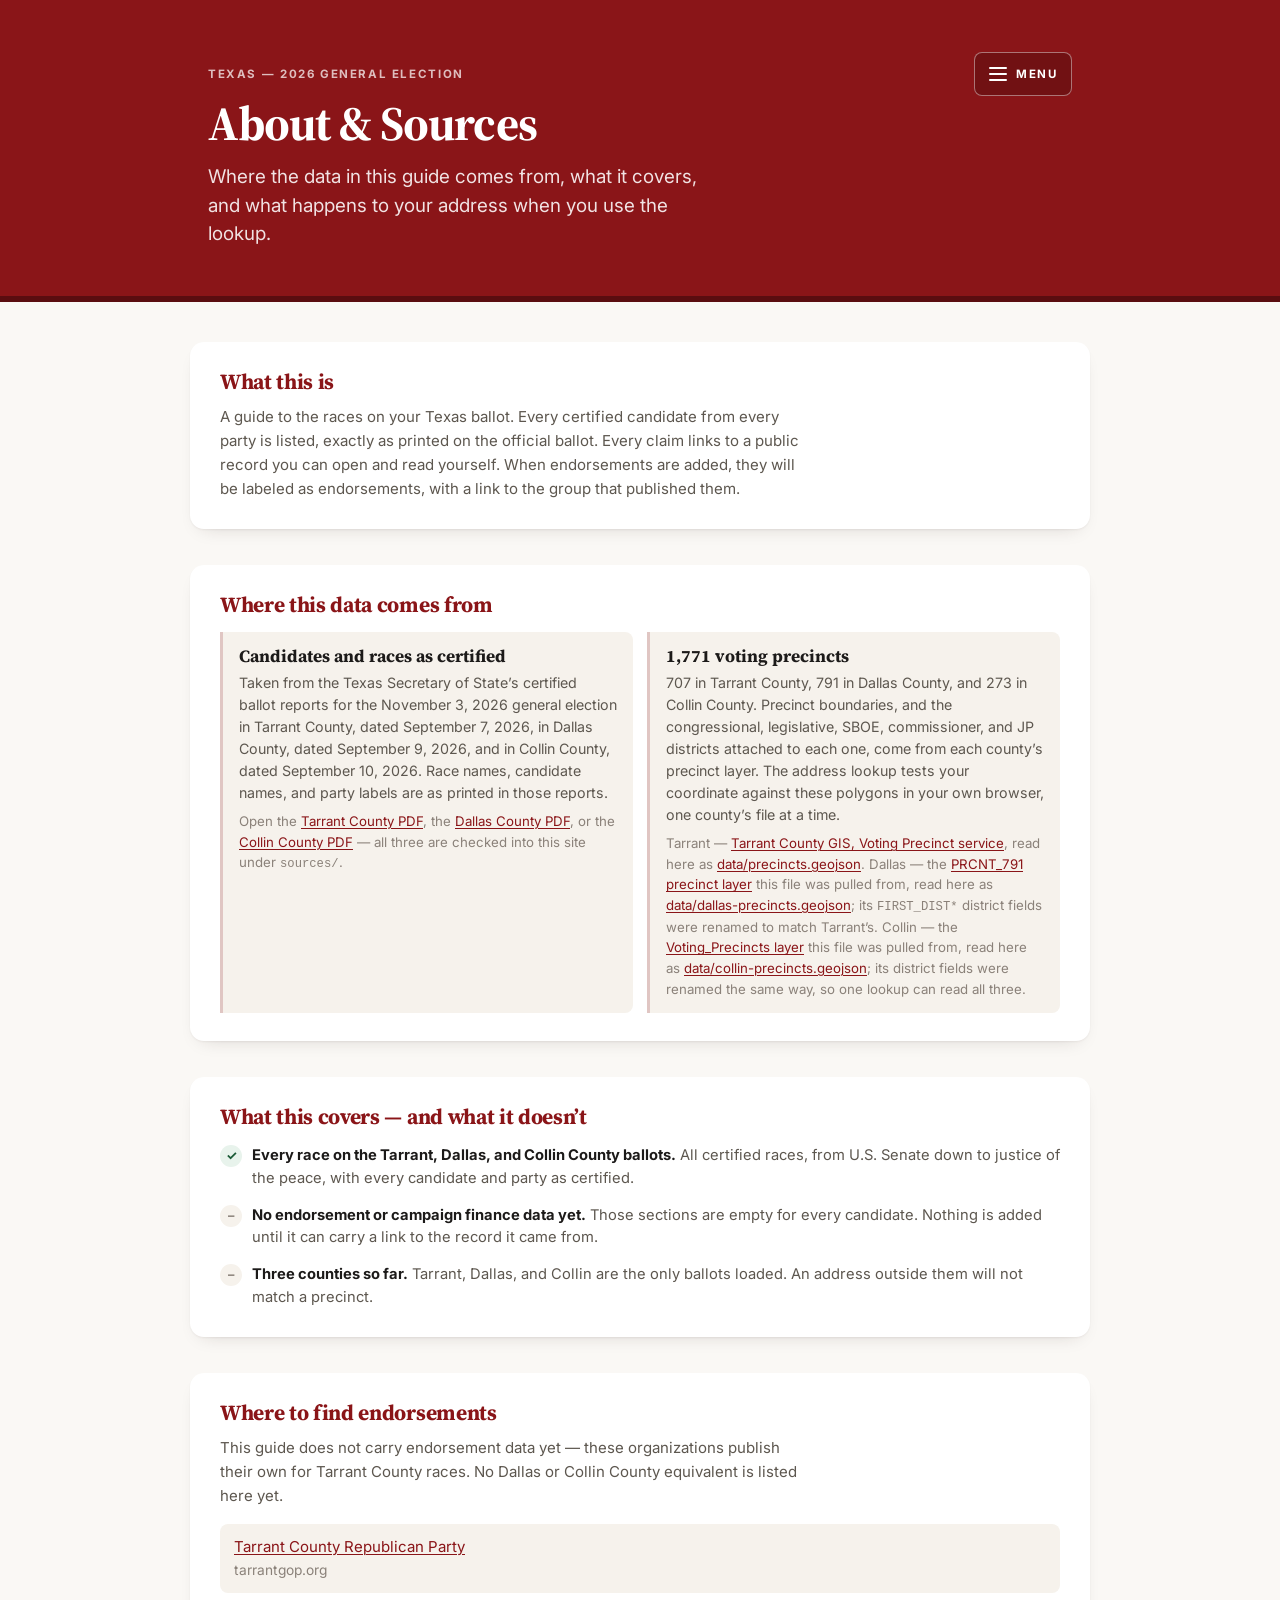
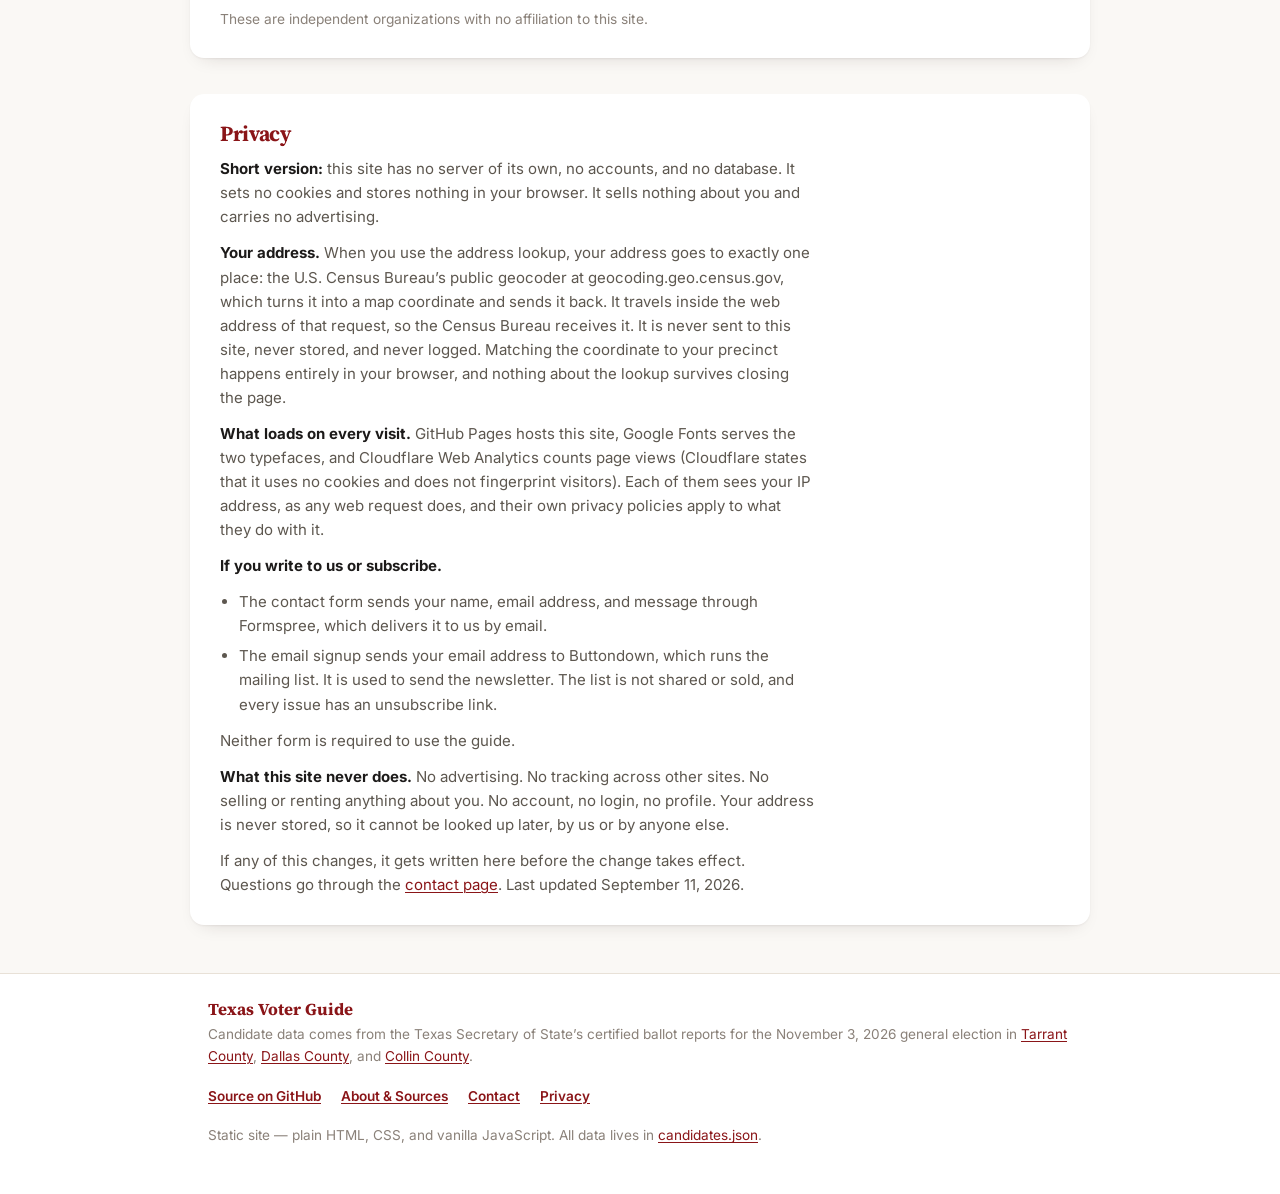
==== about.html @ 173948ef "Add About & Sources page with privacy statement, and use the hamburger nav at all widths" ====
<!DOCTYPE html>
<html lang="en">
<head>
<meta charset="utf-8">
<meta name="viewport" content="width=device-width, initial-scale=1">
<title>About &amp; Sources &mdash; Texas Voter Guide</title>
<meta name="description" content="Where the Texas Voter Guide's data comes from, what it covers and what it doesn't, where to find endorsements, and how your address is handled.">
<meta name="theme-color" content="#8a1518">
<link rel="icon" href="favicon.svg" type="image/svg+xml">
<link rel="preconnect" href="https://fonts.googleapis.com">
<link rel="preconnect" href="https://fonts.gstatic.com" crossorigin>
<link rel="stylesheet" href="https://fonts.googleapis.com/css2?family=Inter:wght@400;500;600;700&family=Source+Serif+4:opsz,wght@8..60,600;8..60,700&display=swap">
<link rel="stylesheet" href="styles.css">
</head>
<body class="page-about">

<header class="site-header">
  <div class="wrap">
    <div class="masthead">
      <p class="eyebrow">Texas &mdash; 2026 general election</p>
      <button type="button" class="nav-toggle" id="nav-toggle"
        aria-expanded="false" aria-controls="site-nav">
        <span class="nav-bars" aria-hidden="true"></span>
        <span>Menu</span>
      </button>
    </div>

    <nav class="site-nav" id="site-nav" aria-label="Site">
      <ul>
        <li><a href="index.html">Guide</a></li>
        <li><a href="about.html" aria-current="page">About &amp; Sources</a></li>
        <li><a href="contact.html">Contact</a></li>
      </ul>
    </nav>

    <h1>About &amp; Sources</h1>
    <p class="mission">Where the data in this guide comes from, what it covers, and what happens to
      your address when you use the lookup.</p>
  </div>
</header>

<div class="wrap page">

  <section class="panel about" aria-labelledby="what-title">
    <h2 id="what-title">What this is</h2>
    <p>A guide to the races on your Texas ballot. Every certified candidate from every party is
      listed, exactly as printed on the official ballot. Every claim links to a public record you
      can open and read yourself. When endorsements are added, they will be labeled as
      endorsements, with a link to the group that published them.</p>
  </section>

  <section class="panel provenance" aria-labelledby="provenance-title">
    <h2 id="provenance-title">Where this data comes from</h2>
    <dl class="prov-list">
      <div class="prov-item">
        <dt>Candidates and races as certified</dt>
        <dd>Taken from the Texas Secretary of State&rsquo;s certified ballot reports for the
          November 3, 2026 general election in Tarrant County, dated September 7, 2026, in
          Dallas County, dated September 9, 2026, and in Collin County, dated September 10, 2026.
          Race names, candidate names, and party labels are as printed in those reports.
          <span class="prov-meta">Open the
          <a href="sources/ballot-certification-2026-11-03.pdf">Tarrant County PDF</a>, the
          <a href="sources/ballot-certification-dallas-2026-11-03.pdf">Dallas County PDF</a>, or the
          <a href="sources/ballot-certification-collin-2026-11-03.pdf">Collin County PDF</a>
          &mdash; all three are checked into this site under <code>sources/</code>.</span></dd>
      </div>
      <div class="prov-item">
        <dt>1,771 voting precincts</dt>
        <dd>707 in Tarrant County, 791 in Dallas County, and 273 in Collin County. Precinct
          boundaries, and the
          congressional, legislative, SBOE, commissioner, and JP districts attached to each one,
          come from each county&rsquo;s precinct layer. The address lookup tests your coordinate
          against these polygons in your own browser, one county&rsquo;s file at a time.
          <span class="prov-meta">Tarrant &mdash;
          <a href="https://mapit.tarrantcounty.com/arcgis/rest/services/Dynamic/VotingPrecinct/MapServer">Tarrant
          County GIS, Voting Precinct service</a>, read here as
          <a href="data/precincts.geojson">data/precincts.geojson</a>. Dallas &mdash; the
          <a href="https://services3.arcgis.com/zqe2kwz79KUqUvxC/ArcGIS/rest/services/PRCNT_791_20260729/FeatureServer/7">PRCNT_791
          precinct layer</a> this file was pulled from, read here as
          <a href="data/dallas-precincts.geojson">data/dallas-precincts.geojson</a>; its
          <code>FIRST_DIST*</code> district fields were renamed to match Tarrant&rsquo;s. Collin
          &mdash; the
          <a href="https://services1.arcgis.com/fdWXd5OobWR1E3er/arcgis/rest/services/Voting_Precincts/FeatureServer/0">Voting_Precincts
          layer</a> this file was pulled from, read here as
          <a href="data/collin-precincts.geojson">data/collin-precincts.geojson</a>; its district
          fields were renamed the same way, so one lookup can read all three.</span></dd>
      </div>
    </dl>
  </section>

  <section class="panel scope" aria-labelledby="scope-title">
    <h2 id="scope-title">What this covers &mdash; and what it doesn&rsquo;t</h2>
    <ul class="scope-list">
      <li class="scope-yes"><strong>Every race on the Tarrant, Dallas, and Collin County ballots.</strong>
        All certified races, from U.S. Senate down to justice of the peace, with every candidate
        and party as certified.</li>
      <li class="scope-no"><strong>No endorsement or campaign finance data yet.</strong> Those
        sections are empty for every candidate. Nothing is added until it can carry a link to the
        record it came from.</li>
      <li class="scope-no"><strong>Three counties so far.</strong> Tarrant, Dallas, and Collin are the
        only ballots loaded. An address outside them will not match a precinct.</li>
    </ul>
  </section>

  <section class="panel endorsements" aria-labelledby="endorsements-title">
    <h2 id="endorsements-title">Where to find endorsements</h2>
    <p class="endorsements-intro">This guide does not carry endorsement data yet &mdash; these
      organizations publish their own for Tarrant County races. No Dallas or Collin County
      equivalent is listed here yet.</p>
    <ul class="endorsement-list">
      <li>
        <a href="https://tarrantgop.org" target="_blank" rel="noopener noreferrer">Tarrant County
          Republican Party</a>
        <span class="endorsement-host">tarrantgop.org</span>
      </li>
    </ul>
    <p class="endorsements-note">These are independent organizations with no affiliation to this
      site.</p>
  </section>

  <section class="panel about" id="privacy" aria-labelledby="privacy-title">
    <h2 id="privacy-title">Privacy</h2>
    <p><strong>Short version:</strong> this site has no server of its own, no accounts, and no
      database. It sets no cookies and stores nothing in your browser. It sells nothing about you
      and carries no advertising.</p>

    <p><strong>Your address.</strong> When you use the address lookup, your address goes to exactly
      one place: the U.S. Census Bureau&rsquo;s public geocoder at geocoding.geo.census.gov, which
      turns it into a map coordinate and sends it back. It travels inside the web address of that
      request, so the Census Bureau receives it. It is never sent to this site, never stored, and
      never logged. Matching the coordinate to your precinct happens entirely in your browser, and
      nothing about the lookup survives closing the page.</p>

    <p><strong>What loads on every visit.</strong> GitHub Pages hosts this site, Google Fonts serves
      the two typefaces, and Cloudflare Web Analytics counts page views (Cloudflare states that it
      uses no cookies and does not fingerprint visitors). Each of them sees your IP address, as any
      web request does, and their own privacy policies apply to what they do with it.</p>

    <p><strong>If you write to us or subscribe.</strong></p>
    <ul>
      <li>The contact form sends your name, email address, and message through Formspree, which
        delivers it to us by email.</li>
      <li>The email signup sends your email address to Buttondown, which runs the mailing list. It
        is used to send the newsletter. The list is not shared or sold, and every issue has an
        unsubscribe link.</li>
    </ul>
    <p>Neither form is required to use the guide.</p>

    <p><strong>What this site never does.</strong> No advertising. No tracking across other sites.
      No selling or renting anything about you. No account, no login, no profile. Your address is
      never stored, so it cannot be looked up later, by us or by anyone else.</p>

    <p>If any of this changes, it gets written here before the change takes effect. Questions go
      through the <a href="contact.html">contact page</a>. Last updated September 11, 2026.</p>
  </section>

</div>

<footer class="site-footer">
  <div class="wrap">
    <p class="footer-name">Texas Voter Guide</p>
    <p>Candidate data comes from the Texas Secretary of State&rsquo;s certified ballot reports for
      the November 3, 2026 general election in
      <a href="sources/ballot-certification-2026-11-03.pdf">Tarrant County</a>,
      <a href="sources/ballot-certification-dallas-2026-11-03.pdf">Dallas County</a>, and
      <a href="sources/ballot-certification-collin-2026-11-03.pdf">Collin County</a>.</p>
    <ul class="footer-links">
      <li><a href="https://github.com/andrewwimmer/texas-voter-guide">Source on GitHub</a></li>
      <li><a href="about.html">About &amp; Sources</a></li>
      <li><a href="contact.html">Contact</a></li>
      <li><a href="about.html#privacy">Privacy</a></li>
    </ul>
    <p>Static site &mdash; plain HTML, CSS, and vanilla JavaScript. All data lives in
      <a href="candidates.json">candidates.json</a>.</p>
  </div>
</footer>

<script src="nav.js"></script>
<!-- Cloudflare Web Analytics --><script type='module' src='https://static.cloudflareinsights.com/beacon.min.js' data-cf-beacon='{"token": "117463850c114cb5905c8908d6b514a8"}'></script><!-- End Cloudflare Web Analytics -->
</body>
</html>
---- styles.css ----
/* Texas Voter Guide — presentation only.

   Mobile first: every base rule targets a phone held in one hand, and
   min-width queries only ever add width, never rearrange meaning.

   The page has three densities, in this order, and the spacing scale exists
   to keep them apart: a heavy red hero, a run of quiet explanatory panels,
   and then the ballot itself — a long list that has to stay scannable for
   several hundred lines. */

:root {
  --bg: #faf8f5;
  --surface: #ffffff;
  --surface-sunk: #f6f2ec;
  --text: #1c1a19;
  --muted: #5d574f;
  --faint: #8a8179;
  --line: #e8e1d7;
  --line-strong: #cdc3b5;
  --hairline: #f0eae1;

  --red: #8a1518;          /* 9.1:1 on --bg */
  --red-dark: #6b1013;
  --red-deep: #5a0d10;
  --red-soft: #f7ebe9;
  --red-line: #e0c6c3;

  --warn-bg: #fdf6e6;
  --warn-line: #d6a94a;
  --warn-accent: #9a6b0e;
  --warn-text: #4a3a12;

  /* Party colors carry no meaning on their own — every chip also states the
     party in words and stamps a distinctly shaped glyph. Color is the third
     signal, never the only one. */
  --rep: #8a1518;
  --rep-bg: #f9ecea;
  --dem: #164a80;
  --dem-bg: #eaf1f8;
  --lib: #7a5310;
  --lib-bg: #fbf2df;
  --grn: #1b5b37;
  --grn-bg: #e8f3ec;

  --serif: "Source Serif 4", Georgia, "Times New Roman", serif;
  --sans: Inter, -apple-system, BlinkMacSystemFont, "Segoe UI", Roboto, Arial, sans-serif;

  --r-sm: 8px;
  --r: 14px;
  --r-lg: 20px;

  /* Cards are lifted off the page instead of boxed in. Two layers: a tight
     contact shadow so edges read at all, and a wide soft one for depth. */
  --shadow: 0 1px 2px rgba(40, 26, 22, 0.05), 0 8px 20px -12px rgba(40, 26, 22, 0.22);
  --shadow-lift: 0 2px 4px rgba(40, 26, 22, 0.06), 0 14px 30px -14px rgba(40, 26, 22, 0.28);

  /* One spacing rhythm for the whole page. Panels sit a --gap apart;
     jurisdiction groups get --gap-group, which is deliberately much larger —
     that gap is the only thing separating one office's races from the next. */
  --gap: 28px;
  --gap-group: 56px;
}

* { box-sizing: border-box; }

html {
  -webkit-text-size-adjust: 100%;
  scroll-behavior: smooth;
  color-scheme: light;
}

body {
  margin: 0;
  background: var(--bg);
  color: var(--text);
  font-family: var(--sans);
  font-size: 17px;
  line-height: 1.6;
  -webkit-font-smoothing: antialiased;
  text-rendering: optimizeLegibility;
}

h1, h2, h3 {
  font-family: var(--serif);
  font-weight: 700;
  line-height: 1.15;
  letter-spacing: -0.015em;
  color: var(--red);
}

p { margin: 0 0 12px; }
p:last-child { margin-bottom: 0; }

.wrap {
  max-width: 900px;
  margin: 0 auto;
  padding: 0 18px;
}

a {
  color: var(--red);
  text-underline-offset: 2px;
  text-decoration-thickness: 1px;
}

a:hover { color: var(--red-dark); }

:focus-visible {
  outline: 3px solid var(--red);
  outline-offset: 2px;
  border-radius: 4px;
}

.visually-hidden {
  position: absolute;
  width: 1px;
  height: 1px;
  margin: -1px;
  padding: 0;
  overflow: hidden;
  clip-path: inset(50%);
  white-space: nowrap;
}

/* Shared eyebrow: small, tracked, uppercase. Used above every major heading
   so each section announces its kind before its name. */
.eyebrow {
  margin: 0 0 8px;
  font-family: var(--sans);
  font-size: 0.72rem;
  font-weight: 700;
  text-transform: uppercase;
  letter-spacing: 0.14em;
  color: var(--faint);
}

/* ==========================================================================
   Hero — a solid red band, full bleed, that the page falls out of.
   ========================================================================== */

.site-header {
  background: var(--red);
  color: #fff;
  padding: 30px 0 34px;
  /* A darker seam at the base keeps the band from ending on a flat cut. */
  box-shadow: inset 0 -6px 0 var(--red-deep);
}

.site-header .eyebrow {
  color: rgba(255, 255, 255, 0.72);
  margin-bottom: 10px;
}

.site-header h1 {
  margin: 0 0 12px;
  font-size: clamp(2.1rem, 8.5vw, 2.6rem);
  color: #fff;
  letter-spacing: -0.02em;
}

.mission {
  margin: 0;
  max-width: 34ch;
  font-size: 1.06rem;
  line-height: 1.5;
  color: rgba(255, 255, 255, 0.88);
}

/* The single most important caveat on the page, so it stays inside the band
   rather than becoming one more panel below it. */
.coverage {
  margin: 22px 0 0;
  max-width: 58ch;
  padding: 13px 16px;
  background: rgba(0, 0, 0, 0.16);
  border-left: 4px solid rgba(255, 255, 255, 0.55);
  border-radius: 0 var(--r-sm) var(--r-sm) 0;
  font-size: 0.95rem;
  line-height: 1.5;
  color: rgba(255, 255, 255, 0.9);
}

.coverage strong { color: #fff; }

/* ---------- Masthead + navigation ----------
   A hamburger at every width: the links stay collapsed behind the button on
   desktop as on a phone. The button is the single source of state
   (aria-expanded); .is-open on the nav is only ever derived from it. */

.masthead {
  display: flex;
  align-items: center;
  justify-content: space-between;
  gap: 16px;
}

.masthead .eyebrow { margin-bottom: 0; }

.nav-toggle {
  flex: 0 0 auto;
  display: inline-flex;
  align-items: center;
  gap: 9px;
  min-height: 44px;
  padding: 9px 14px;
  font: inherit;
  font-size: 0.72rem;
  font-weight: 700;
  text-transform: uppercase;
  letter-spacing: 0.12em;
  color: #fff;
  background: rgba(0, 0, 0, 0.18);
  border: 1px solid rgba(255, 255, 255, 0.42);
  border-radius: var(--r-sm);
  cursor: pointer;
  -webkit-appearance: none;
  appearance: none;
}

.nav-toggle:hover { background: rgba(0, 0, 0, 0.3); }

/* The red band swallows a red focus ring, so the hero's controls take a white
   one instead. */
.nav-toggle:focus-visible,
.site-nav a:focus-visible {
  outline: 3px solid #fff;
  outline-offset: 2px;
}

/* Three bars from one element: the middle is the span, the outer two its
   pseudo-elements. Open, the middle drops out and the others cross. */
.nav-bars,
.nav-bars::before,
.nav-bars::after {
  display: block;
  width: 18px;
  height: 2px;
  background: #fff;
  border-radius: 2px;
  transition: transform 0.16s ease, top 0.16s ease, background-color 0.16s ease;
}

.nav-bars {
  position: relative;
}

.nav-bars::before,
.nav-bars::after {
  content: "";
  position: absolute;
  left: 0;
}

.nav-bars::before { top: -6px; }
.nav-bars::after { top: 6px; }

.nav-toggle[aria-expanded="true"] .nav-bars { background: transparent; }

.nav-toggle[aria-expanded="true"] .nav-bars::before {
  top: 0;
  transform: rotate(45deg);
}

.nav-toggle[aria-expanded="true"] .nav-bars::after {
  top: 0;
  transform: rotate(-45deg);
}

.site-nav { display: none; }
.site-nav.is-open { display: block; }

.site-nav ul {
  list-style: none;
  margin: 16px 0 2px;
  padding: 6px;
  display: flex;
  flex-direction: column;
  gap: 2px;
  background: rgba(0, 0, 0, 0.18);
  border-radius: var(--r-sm);
}

.site-nav a {
  display: block;
  min-height: 44px;
  padding: 11px 13px;
  border-radius: var(--r-sm);
  color: #fff;
  font-weight: 600;
  font-size: 0.98rem;
  text-decoration: none;
}

.site-nav a:hover {
  color: #fff;
  background: rgba(255, 255, 255, 0.14);
}

/* The current page is marked by weight and a held highlight, not by colour
   alone. */
.site-nav a[aria-current="page"] {
  background: rgba(255, 255, 255, 0.18);
  font-weight: 700;
}

/* ==========================================================================
   Page body rhythm
   ========================================================================== */

.page { padding: var(--gap) 0 0; }

.panel { margin: 0 0 var(--gap); }

.panel > h2 {
  margin: 0 0 8px;
  font-size: 1.3rem;
}

/* ---------- How it works ---------- */

.steps {
  list-style: none;
  counter-reset: step;
  margin: 0;
  padding: 0;
  display: grid;
  gap: 16px;
}

.steps li {
  counter-increment: step;
  position: relative;
  padding-left: 44px;
  min-height: 32px;
}

.steps li::before {
  content: counter(step);
  position: absolute;
  left: 0;
  top: 1px;
  width: 30px;
  height: 30px;
  border-radius: 50%;
  background: var(--red);
  color: #fff;
  font-family: var(--serif);
  font-weight: 700;
  font-size: 1rem;
  display: flex;
  align-items: center;
  justify-content: center;
}

.step-title {
  display: block;
  font-weight: 600;
  font-size: 0.98rem;
  line-height: 1.35;
}

.step-body {
  display: block;
  color: var(--muted);
  font-size: 0.9rem;
  line-height: 1.5;
}

/* ---------- Section divider ----------
   Used where two unrelated forms share a page: the rule breaks the rhythm and
   the note names what comes next, so the second form is read as a new ask
   rather than as more of the first one. */

.section-divider {
  margin: var(--gap-group) 0 10px;
  border: 0;
  border-top: 1px solid var(--line-strong);
}

.section-divider-note {
  margin: 0 0 14px;
  font-size: 0.74rem;
  font-weight: 700;
  text-transform: uppercase;
  letter-spacing: 0.1em;
  color: var(--faint);
}

/* ---------- Email signup ----------
   Tinted, not white: it must never be mistaken for the address lookup. */

.signup {
  padding: 22px 20px;
  background: var(--red-soft);
  border-radius: var(--r);
  box-shadow: var(--shadow);
}

.signup h2 {
  margin: 0 0 6px;
  font-size: 1.28rem;
}

.signup-intro {
  margin: 0 0 16px;
  font-size: 0.95rem;
  line-height: 1.5;
  max-width: 56ch;
  color: var(--muted);
}

.signup .embeddable-buttondown-form {
  display: flex;
  flex-direction: column;
  gap: 10px;
}

.signup .embeddable-buttondown-form label {
  font-size: 0.74rem;
  font-weight: 700;
  text-transform: uppercase;
  letter-spacing: 0.1em;
  color: var(--muted);
}

.signup .embeddable-buttondown-form input[type="email"] {
  font: inherit;
  min-width: 0;
  min-height: 48px;
  padding: 12px 14px;
  border: 1px solid var(--red-line);
  border-radius: var(--r-sm);
  background: var(--surface);
  color: var(--text);
}

.signup .embeddable-buttondown-form input[type="submit"] {
  font: inherit;
  font-weight: 600;
  min-height: 48px;
  padding: 12px 22px;
  border: 0;
  border-radius: var(--r-sm);
  background: var(--red);
  color: #fff;
  cursor: pointer;
  white-space: nowrap;
  -webkit-appearance: none;
  appearance: none;
}

.signup .embeddable-buttondown-form input[type="submit"]:hover { background: var(--red-dark); }

.signup .embeddable-buttondown-form p {
  margin: 0;
  font-size: 0.76rem;
  color: var(--faint);
}

.signup .embeddable-buttondown-form p a { color: var(--faint); }
.signup .embeddable-buttondown-form p a:hover { color: var(--red); }

/* ---------- Data-status notice ---------- */

.banner {
  padding: 16px 18px;
  background: var(--warn-bg);
  border-left: 5px solid var(--warn-line);
  border-radius: 0 var(--r) var(--r) 0;
  color: var(--warn-text);
  font-size: 0.92rem;
  line-height: 1.55;
  box-shadow: var(--shadow);
}

.banner p { margin: 0 0 10px; }
.banner p:last-child { margin-bottom: 0; }

.banner-title {
  font-family: var(--sans);
  font-size: 0.74rem;
  font-weight: 700;
  text-transform: uppercase;
  letter-spacing: 0.1em;
  color: var(--warn-accent);
}

.banner a { color: var(--warn-accent); }

/* ---------- Address lookup ---------- */

.lookup {
  background: var(--surface);
  border-radius: var(--r);
  padding: 22px 20px;
  box-shadow: var(--shadow);
}

.lookup h2 {
  margin: 0 0 8px;
  font-size: 1.32rem;
}

.lookup-intro {
  margin: 0 0 18px;
  color: var(--muted);
  font-size: 0.95rem;
  line-height: 1.55;
  max-width: 60ch;
}

.lookup-intro strong { color: var(--text); }

.lookup-form label {
  display: block;
  font-size: 0.74rem;
  font-weight: 700;
  text-transform: uppercase;
  letter-spacing: 0.1em;
  color: var(--muted);
  margin-bottom: 7px;
}

.lookup-row {
  display: flex;
  flex-direction: column;
  gap: 10px;
}

.lookup-row input {
  flex: 1;
  min-width: 0;
  font: inherit;
  min-height: 48px;
  padding: 12px 14px;
  border: 1px solid var(--line-strong);
  border-radius: var(--r-sm);
  background: var(--surface-sunk);
  color: var(--text);
}

.lookup-row input::placeholder { color: #a49a90; }

.lookup-row button {
  font: inherit;
  font-weight: 600;
  min-height: 48px;
  padding: 12px 22px;
  border: 0;
  border-radius: var(--r-sm);
  background: var(--red);
  color: #fff;
  cursor: pointer;
  white-space: nowrap;
}

.lookup-row button:hover:not(:disabled) { background: var(--red-dark); }

.lookup-row button:disabled {
  opacity: 0.6;
  cursor: progress;
}

.lookup-privacy {
  margin: 16px 0 0;
  padding: 14px 16px;
  background: var(--surface-sunk);
  border-radius: var(--r-sm);
  font-size: 0.87rem;
  line-height: 1.55;
  color: var(--muted);
}

.lookup-privacy strong { color: var(--text); }

.lookup-privacy code,
.banner code {
  font-size: 0.88em;
  background: rgba(0, 0, 0, 0.05);
  padding: 1px 5px;
  border-radius: 4px;
  word-break: break-all;
}

/* ---------- Lookup status ---------- */

.lookup-status {
  margin-top: 14px;
  padding: 12px 14px;
  border-radius: var(--r-sm);
  background: var(--surface-sunk);
  font-size: 0.92rem;
  color: var(--muted);
}

.lookup-status-warn {
  background: var(--warn-bg);
  color: var(--warn-text);
  box-shadow: inset 4px 0 0 var(--warn-line);
  padding-left: 16px;
}

.lookup-status-error {
  background: var(--red-soft);
  color: var(--red-dark);
  font-weight: 500;
  box-shadow: inset 4px 0 0 var(--red);
  padding-left: 16px;
}

/* ---------- Matched precinct panel ---------- */

.lookup-result {
  margin-top: 18px;
  border-radius: var(--r);
  background: var(--red-soft);
  padding: 18px 18px 16px;
  box-shadow: inset 5px 0 0 var(--red);
}

.ballot-head { margin-bottom: 2px; }

.ballot-precinct-label {
  margin: 0;
  font-size: 0.72rem;
  font-weight: 700;
  text-transform: uppercase;
  letter-spacing: 0.12em;
  color: var(--muted);
}

.ballot-precinct {
  margin: 2px 0 0;
  font-family: var(--serif);
  font-size: 2.2rem;
  font-weight: 700;
  line-height: 1.05;
  color: var(--red);
  letter-spacing: -0.02em;
}

.ballot-address {
  margin: 5px 0 0;
  font-size: 0.88rem;
  color: var(--muted);
}

.ballot-why {
  margin: 16px 0 10px;
  font-size: 0.93rem;
  font-weight: 500;
}

.district-list {
  list-style: none;
  margin: 0;
  padding: 0;
  border-top: 1px solid var(--red-line);
}

.district-list li {
  display: flex;
  flex-direction: column;
  gap: 1px;
  padding: 10px 0;
  border-bottom: 1px solid var(--red-line);
}

.district-label {
  font-size: 0.72rem;
  font-weight: 700;
  text-transform: uppercase;
  letter-spacing: 0.08em;
  color: var(--muted);
}

.district-value { font-weight: 600; }

.district-unknown {
  font-weight: 400;
  font-style: italic;
  color: var(--muted);
}

.district-note {
  font-size: 0.84rem;
  color: var(--warn-text);
  background: var(--warn-bg);
  box-shadow: inset 3px 0 0 var(--warn-line);
  padding: 4px 10px;
  margin-top: 5px;
  border-radius: 0 4px 4px 0;
}

.ballot-actions {
  display: flex;
  flex-wrap: wrap;
  gap: 10px;
  margin-top: 16px;
}

.ballot-actions button {
  font: inherit;
  font-size: 0.93rem;
  font-weight: 600;
  min-height: 44px;
  padding: 10px 18px;
  border-radius: var(--r-sm);
  cursor: pointer;
  border: 0;
}

.ballot-toggle {
  background: var(--red);
  color: #fff;
}

.ballot-toggle:hover { background: var(--red-dark); }

.ballot-clear {
  background: var(--surface);
  color: var(--text);
  box-shadow: inset 0 0 0 1px var(--red-line);
}

.ballot-clear:hover {
  color: var(--red);
  box-shadow: inset 0 0 0 1px var(--red);
}

/* ==========================================================================
   Landing page

   Everything between the address field and the race list on a first visit.
   The list itself is not on the page yet, so these panels carry the whole
   first screen: what the lookup is for, when to vote, where the data came
   from, and what is missing from it.
   ========================================================================== */

/* ---------- First-load gate ----------
   Stands in the slot the race list will occupy. The red top edge ties it to
   the lookup above it: same decision, second half of it. */

.gate {
  background: var(--surface);
  border-radius: var(--r);
  border-top: 4px solid var(--red);
  padding: 22px 20px;
  box-shadow: var(--shadow);
}

.gate h2 {
  margin: 0 0 10px;
  font-size: 1.25rem;
}

.gate p {
  color: var(--muted);
  font-size: 0.95rem;
  line-height: 1.55;
  max-width: 60ch;
}

.gate strong { color: var(--text); }

.gate-action { margin: 18px 0 4px; }

/* A button, not an anchor: it reveals content rather than navigating. Styled
   as a link so it reads as the quieter second option next to "Find my races",
   but sized to the 44px touch target every other control on the page keeps. */
.gate-link {
  font: inherit;
  font-size: 1rem;
  font-weight: 600;
  cursor: pointer;
  display: inline-block;
  min-height: 44px;
  padding: 10px 0;
  border: 0;
  background: none;
  color: var(--red);
  text-align: left;
  text-decoration: underline;
  text-underline-offset: 3px;
  text-decoration-thickness: 1px;
}

.gate-link:hover {
  color: var(--red-dark);
  text-decoration-thickness: 2px;
}

.gate-hint {
  margin: 0;
  color: var(--faint);
  font-size: 0.85rem;
  line-height: 1.5;
}

/* The revealed list. No display of its own, so [hidden] keeps working. */
.browse:focus { outline: none; }

/* ---------- Key dates ---------- */

.dates {
  background: var(--surface);
  border-radius: var(--r);
  padding: 22px 20px;
  box-shadow: var(--shadow);
}

.dates h2 {
  margin: 0 0 14px;
  font-size: 1.25rem;
}

.date-list {
  list-style: none;
  margin: 0;
  padding: 0;
  display: grid;
  gap: 12px;
}

.date-list li {
  display: flex;
  gap: 14px;
  padding: 14px 16px;
  background: var(--surface-sunk);
  border-radius: var(--r-sm);
}

/* Fixed-width date column so the two rows line up their titles regardless of
   how long the date reads. */
.date-when {
  flex: 0 0 4.4rem;
  display: flex;
  flex-direction: column;
  gap: 2px;
}

.date-month {
  font-size: 0.7rem;
  font-weight: 700;
  text-transform: uppercase;
  letter-spacing: 0.11em;
  color: var(--faint);
}

.date-day {
  font-family: var(--serif);
  font-size: 1.45rem;
  font-weight: 700;
  line-height: 1;
  color: var(--red);
}

.date-title {
  display: block;
  font-weight: 600;
  font-size: 1rem;
  line-height: 1.3;
}

.date-body {
  display: block;
  margin-top: 3px;
  color: var(--muted);
  font-size: 0.88rem;
  line-height: 1.5;
}

/* The registration deadline is a rule, not a date on the calendar above it,
   so it sits outside the list and is tinted to say so. */
.date-note {
  margin: 16px 0 0;
  padding: 12px 14px;
  background: var(--red-soft);
  border-radius: var(--r-sm);
  color: var(--red-dark);
  font-size: 0.87rem;
  line-height: 1.55;
}

.date-note strong { color: var(--red-deep); }

/* ---------- Data provenance ---------- */

.provenance {
  background: var(--surface);
  border-radius: var(--r);
  padding: 22px 20px;
  box-shadow: var(--shadow);
}

.provenance h2 {
  margin: 0 0 14px;
  font-size: 1.25rem;
}

.prov-list {
  margin: 0;
  display: grid;
  gap: 14px;
}

.prov-item {
  padding: 14px 16px;
  background: var(--surface-sunk);
  border-left: 3px solid var(--red-line);
  border-radius: 0 var(--r-sm) var(--r-sm) 0;
}

/* The number is the headline: it is the thing a reader can go and count. */
.prov-item dt {
  margin: 0 0 5px;
  font-family: var(--serif);
  font-size: 1.08rem;
  font-weight: 700;
  line-height: 1.2;
  color: var(--text);
}

.prov-item dd {
  margin: 0;
  color: var(--muted);
  font-size: 0.89rem;
  line-height: 1.55;
}

.prov-meta {
  display: block;
  margin-top: 7px;
  font-size: 0.83rem;
  color: var(--faint);
}

.prov-meta code {
  font-family: ui-monospace, SFMono-Regular, Menlo, Consolas, monospace;
  font-size: 0.92em;
  word-break: break-all;
}

/* ---------- Coverage and gaps ---------- */

.scope {
  background: var(--surface);
  border-radius: var(--r);
  padding: 22px 20px;
  box-shadow: var(--shadow);
}

.scope h2 {
  margin: 0 0 14px;
  font-size: 1.25rem;
}

.scope-list {
  list-style: none;
  margin: 0;
  padding: 0;
  display: grid;
  gap: 14px;
}

/* Marker shape carries the meaning as well as the color: a check for what is
   here, a dash for what is not. */
.scope-list li {
  position: relative;
  padding-left: 32px;
  color: var(--muted);
  font-size: 0.92rem;
  line-height: 1.55;
}

.scope-list li::before {
  position: absolute;
  left: 0;
  top: 1px;
  width: 22px;
  height: 22px;
  border-radius: 50%;
  display: flex;
  align-items: center;
  justify-content: center;
  font-size: 0.8rem;
  font-weight: 700;
}

.scope-yes::before {
  content: "\2713";
  background: var(--grn-bg);
  color: var(--grn);
}

.scope-no::before {
  content: "\2013";
  background: var(--surface-sunk);
  color: var(--faint);
}

.scope-list strong { color: var(--text); }

/* ---------- Where to find endorsements ---------- */

.endorsements {
  background: var(--surface);
  border-radius: var(--r);
  padding: 22px 20px;
  box-shadow: var(--shadow);
}

.endorsements h2 {
  margin: 0 0 10px;
  font-size: 1.25rem;
}

.endorsements-intro {
  margin: 0 0 16px;
  color: var(--muted);
  font-size: 0.94rem;
  line-height: 1.6;
  max-width: 66ch;
}

.endorsement-list {
  list-style: none;
  margin: 0;
  padding: 0;
  display: grid;
  gap: 10px;
}

/* Each entry names the organization and then its host, so the destination is
   visible on paper and to anyone who cannot hover the link. */
.endorsement-list li {
  padding: 12px 14px;
  background: var(--surface-sunk);
  border-radius: var(--r-sm);
  font-size: 0.94rem;
  line-height: 1.5;
}

.endorsement-host {
  display: block;
  margin-top: 2px;
  color: var(--faint);
  font-size: 0.86rem;
}

.endorsements-note {
  margin: 16px 0 0;
  color: var(--faint);
  font-size: 0.86rem;
  line-height: 1.55;
  max-width: 66ch;
}

/* ---------- About page prose ----------
   Also the one-line pointer to the about page that stands in for the moved
   blocks on the guide. */

.about {
  background: var(--surface);
  border-radius: var(--r);
  padding: 22px 20px;
  box-shadow: var(--shadow);
}

.about h2 {
  margin: 0 0 10px;
  font-size: 1.25rem;
}

.about p,
.about ul {
  margin: 0 0 12px;
  color: var(--muted);
  font-size: 0.94rem;
  line-height: 1.6;
  max-width: 66ch;
}

.about ul { padding-left: 1.25em; }
.about li + li { margin-top: 6px; }

.about > :last-child { margin-bottom: 0; }

.about strong { color: var(--text); }

/* ==========================================================================
   Filter bar

   A labelled panel sitting in the normal flow above the results.
   ========================================================================== */

.controls {
  display: grid;
  grid-template-columns: 1fr 1fr;
  gap: 12px;
  margin: 0 0 6px;
  padding: 16px;
  background: var(--surface);
  border-radius: var(--r);
  box-shadow: var(--shadow);
}

.control {
  display: flex;
  flex-direction: column;
  gap: 6px;
  min-width: 0;
}

.control-wide { grid-column: 1 / -1; }

.control label {
  font-size: 0.7rem;
  font-weight: 700;
  text-transform: uppercase;
  letter-spacing: 0.11em;
  color: var(--faint);
}

.control select,
.control input,
.control button {
  font: inherit;
  font-size: 0.94rem;
  min-height: 46px;
  padding: 10px 12px;
  border: 1px solid var(--line-strong);
  border-radius: var(--r-sm);
  background: var(--surface);
  color: inherit;
  max-width: 100%;
  min-width: 0;
}

.control select {
  -webkit-appearance: none;
  appearance: none;
  padding-right: 32px;
  background-image: url("data:image/svg+xml,%3Csvg xmlns='http://www.w3.org/2000/svg' viewBox='0 0 12 8'%3E%3Cpath d='M1 1.5 6 6.5 11 1.5' fill='none' stroke='%235d574f' stroke-width='1.6' stroke-linecap='round' stroke-linejoin='round'/%3E%3C/svg%3E");
  background-repeat: no-repeat;
  background-position: right 12px center;
  background-size: 11px;
}

.control button {
  cursor: pointer;
  background: var(--surface-sunk);
  border-color: var(--line-strong);
  color: var(--muted);
  font-weight: 600;
  font-size: 0.88rem;
  white-space: nowrap;
  width: 100%;
}

.control button:hover {
  color: var(--red);
  border-color: var(--red);
}

/* ---------- Filter feedback ---------- */

.filter-note {
  margin: 14px 0 0;
  padding: 11px 14px;
  background: var(--red-soft);
  border-radius: var(--r-sm);
  color: var(--red-dark);
  font-size: 0.85rem;
  line-height: 1.5;
  font-weight: 500;
}

/* Count on the left, the print action on the right: the button belongs next
   to the number it will put on paper, not up in the filter bar. */
.result-bar {
  display: flex;
  align-items: center;
  justify-content: space-between;
  flex-wrap: wrap;
  gap: 10px;
  margin: 14px 2px 30px;
}

.print-button {
  flex: 0 0 auto;
  font: inherit;
  font-size: 0.8rem;
  font-weight: 700;
  letter-spacing: 0.06em;
  text-transform: uppercase;
  cursor: pointer;
  min-height: 40px;
  padding: 9px 15px;
  border: 1px solid var(--line-strong);
  border-radius: var(--r-sm);
  background: var(--surface);
  color: var(--muted);
  white-space: nowrap;
}

.print-button:hover {
  color: var(--red);
  border-color: var(--red);
}

/* Exists only on paper — see the print stylesheet at the end of this file. */
.print-only { display: none; }

.result-count {
  margin: 0;
  color: var(--faint);
  font-size: 0.82rem;
  font-weight: 600;
  letter-spacing: 0.04em;
  text-transform: uppercase;
}

/* ==========================================================================
   Results — jurisdiction groups

   The big gap between groups is doing real work: it is the only cue that
   one office's races have ended and another's have begun.
   ========================================================================== */

.jurisdiction {
  margin: 0 0 var(--gap-group);
}

.jurisdiction:last-child { margin-bottom: 0; }

.jurisdiction-head {
  margin-bottom: 18px;
  padding-bottom: 12px;
  border-bottom: 1px solid var(--line);
}

.jurisdiction-head h2 {
  margin: 4px 0 0;
  font-size: 1.55rem;
  line-height: 1.1;
}

.badge {
  display: inline-block;
  font-size: 0.68rem;
  font-weight: 700;
  text-transform: uppercase;
  letter-spacing: 0.14em;
  color: var(--faint);
}

.badge-school { color: var(--red); }

/* ---------- Race cards ---------- */

.race {
  background: var(--surface);
  border-radius: var(--r);
  padding: 16px 16px 6px;
  margin-bottom: 12px;
  box-shadow: var(--shadow);
}

.race:last-child { margin-bottom: 0; }

.race-head {
  display: flex;
  align-items: baseline;
  justify-content: space-between;
  flex-wrap: wrap;
  gap: 4px 12px;
  margin-bottom: 12px;
}

/* The largest thing in the list, by a clear margin: a race name has to be
   findable while scrolling past a hundred of them. */
.race-head h3 {
  margin: 0;
  flex: 1 1 12rem;
  font-size: 1.24rem;
  line-height: 1.2;
  color: var(--text);
  letter-spacing: -0.01em;
}

.election-date {
  flex: 0 0 auto;
  color: var(--faint);
  font-size: 0.68rem;
  font-weight: 700;
  text-transform: uppercase;
  letter-spacing: 0.1em;
  white-space: nowrap;
}

/* No candidate from the selected party: the race stays on the page — the
   absence is information — but it recedes and says why. */
.race-unmatched {
  background: var(--surface-sunk);
  box-shadow: none;
}

.race-unmatched .race-head h3 { color: var(--muted); }

.race-note {
  flex: 0 0 100%;
  margin-top: 2px;
  color: var(--red-dark);
  font-size: 0.7rem;
  font-weight: 700;
  text-transform: uppercase;
  letter-spacing: 0.08em;
}

/* ---------- Candidate rows ---------- */

/* Rules go between rows, not above the first one. Sibling-matched rather
   than :first-of-type, because a row is a <details> when it has detail to
   open and a <div> when it does not — two element types in one list. */
.candidate + .candidate {
  border-top: 1px solid var(--hairline);
}

.candidate-row {
  display: flex;
  align-items: center;
  flex-wrap: wrap;
  gap: 8px 10px;
  padding: 11px 0;
  list-style: none;
}

/* A candidate with sourced detail is a <details>; one without is a plain
   row. The chevron only ever appears where there is something to open. */
.candidate-row::-webkit-details-marker { display: none; }
.candidate-row::marker { content: ""; }

details.candidate > .candidate-row {
  cursor: pointer;
  padding-right: 26px;
  position: relative;
}

details.candidate > .candidate-row::after {
  content: "";
  position: absolute;
  right: 4px;
  top: 50%;
  width: 9px;
  height: 9px;
  margin-top: -6px;
  border-right: 2px solid var(--faint);
  border-bottom: 2px solid var(--faint);
  transform: rotate(45deg);
  transition: transform 0.15s ease;
}

details.candidate[open] > .candidate-row::after {
  margin-top: -2px;
  transform: rotate(225deg);
}

details.candidate > .candidate-row:hover .candidate-name { color: var(--red); }

.candidate-name {
  font-size: 0.98rem;
  font-weight: 600;
  line-height: 1.3;
  color: var(--text);
  flex: 1 1 auto;
  min-width: 0;
}

/* Off-party candidates are pushed back, never hidden — held high enough
   that the names stay readable to anyone looking past the highlight. */
.candidate-dim { opacity: 0.45; }

.candidate-match .candidate-name { color: var(--red-dark); }

/* ---------- Party chips ----------
   Filled, labelled, and shaped. The glyph's outline differs per party
   (square, circle, hexagon, diamond) so the chips stay distinguishable
   in greyscale, at a glance, and to anyone who does not see the hue. */

.party {
  display: inline-flex;
  align-items: center;
  gap: 6px;
  flex: 0 0 auto;
  padding: 3px 10px 3px 3px;
  border-radius: 999px;
  font-size: 0.72rem;
  font-weight: 700;
  letter-spacing: 0.06em;
  text-transform: uppercase;
  white-space: nowrap;
  background: var(--surface-sunk);
  color: var(--muted);
}

.party-glyph {
  display: flex;
  align-items: center;
  justify-content: center;
  width: 21px;
  height: 21px;
  font-size: 0.68rem;
  font-weight: 700;
  letter-spacing: 0;
  color: #fff;
  background: var(--muted);
}

.party-republican { background: var(--rep-bg); color: var(--rep); }
.party-republican .party-glyph { background: var(--rep); border-radius: 4px; }

.party-democratic { background: var(--dem-bg); color: var(--dem); }
.party-democratic .party-glyph { background: var(--dem); border-radius: 50%; }

.party-libertarian { background: var(--lib-bg); color: var(--lib); }
.party-libertarian .party-glyph {
  background: var(--lib);
  clip-path: polygon(26% 0, 74% 0, 100% 50%, 74% 100%, 26% 100%, 0 50%);
}

.party-green { background: var(--grn-bg); color: var(--grn); }
.party-green .party-glyph {
  width: 23px;
  height: 23px;
  background: var(--grn);
  clip-path: polygon(50% 0, 100% 50%, 50% 100%, 0 50%);
}

/* ---------- Unopposed ---------- */

.marker-unopposed {
  flex: 0 0 auto;
  padding: 3px 9px;
  border-radius: 999px;
  box-shadow: inset 0 0 0 1px var(--line-strong);
  font-size: 0.68rem;
  font-weight: 700;
  text-transform: uppercase;
  letter-spacing: 0.08em;
  color: var(--muted);
  white-space: nowrap;
}

/* ---------- Expanded candidate detail ---------- */

.candidate-detail {
  padding: 2px 0 16px;
}

.detail { margin: 0 0 16px; }
.detail:last-child { margin-bottom: 0; }

.detail-label {
  margin: 0 0 8px;
  font-size: 0.68rem;
  font-weight: 700;
  text-transform: uppercase;
  letter-spacing: 0.12em;
  color: var(--faint);
}

.item-list {
  list-style: none;
  margin: 0;
  padding: 0;
}

.item-list li {
  padding: 10px 14px;
  margin-bottom: 8px;
  background: var(--surface-sunk);
  border-radius: var(--r-sm);
  font-size: 0.92rem;
  line-height: 1.5;
}

.item-list li:last-child { margin-bottom: 0; }

.item-name { font-weight: 600; }

.item-meta {
  color: var(--muted);
  font-size: 0.85rem;
}

.item-note {
  display: block;
  color: var(--muted);
  font-size: 0.85rem;
}

.source-link {
  display: inline-block;
  margin-top: 4px;
  font-size: 0.82rem;
  font-weight: 600;
}

.amount {
  font-variant-numeric: tabular-nums;
  font-weight: 700;
}

/* ---------- Empty / loading states ---------- */

.status {
  padding: 40px 20px;
  text-align: center;
  color: var(--muted);
  background: var(--surface);
  border-radius: var(--r);
  box-shadow: var(--shadow);
}

.status-error {
  color: var(--red-dark);
  background: var(--red-soft);
  box-shadow: inset 5px 0 0 var(--red);
  text-align: left;
}

/* ---------- Sourcing note ---------- */

.sourcing {
  margin: var(--gap-group) 0 0;
  padding: 22px 20px;
  background: var(--surface);
  border-radius: var(--r);
  box-shadow: var(--shadow);
}

.sourcing h2 {
  margin: 0 0 10px;
  font-size: 1.28rem;
}

.sourcing p {
  margin: 0;
  color: var(--muted);
  font-size: 0.94rem;
  line-height: 1.6;
  max-width: 66ch;
}

/* ---------- Contact form ----------
   Controls are deliberately identical to the address lookup's: same 48px floor,
   same radius, same sunk fill, so the two forms on the site read as one kit. */

.contact {
  background: var(--surface);
  border-radius: var(--r);
  padding: 22px 20px;
  box-shadow: var(--shadow);
}

.contact h2 {
  margin: 0 0 8px;
  font-size: 1.32rem;
}

.contact-intro {
  margin: 0 0 20px;
  color: var(--muted);
  font-size: 0.95rem;
  line-height: 1.55;
  max-width: 60ch;
}

.contact-intro strong { color: var(--text); }

.contact-form {
  display: grid;
  gap: 18px;
}

.contact-form .field {
  display: grid;
  gap: 7px;
}

.contact-form label {
  font-size: 0.74rem;
  font-weight: 700;
  text-transform: uppercase;
  letter-spacing: 0.1em;
  color: var(--muted);
}

.contact-form input,
.contact-form textarea {
  width: 100%;
  min-width: 0;
  font: inherit;
  min-height: 48px;
  padding: 12px 14px;
  border: 1px solid var(--line-strong);
  border-radius: var(--r-sm);
  background: var(--surface-sunk);
  color: var(--text);
}

.contact-form textarea {
  /* Vertical only: a textarea dragged wider breaks the column on a phone. */
  resize: vertical;
  line-height: 1.55;
  min-height: 150px;
}

.field-note {
  margin: 0;
  font-size: 0.82rem;
  color: var(--faint);
}

.contact-submit {
  justify-self: start;
  font: inherit;
  font-weight: 600;
  min-height: 48px;
  padding: 12px 26px;
  border: 0;
  border-radius: var(--r-sm);
  background: var(--red);
  color: #fff;
  cursor: pointer;
  -webkit-appearance: none;
  appearance: none;
}

.contact-submit:hover { background: var(--red-dark); }

/* Bot bait. Not .visually-hidden: that keeps the field in the accessibility
   tree, where a screen reader would read out a question no person should
   answer. This one is gone for everybody who is real. */
.honeypot { display: none; }

/* ---------- Footer ---------- */

.site-footer {
  margin-top: 48px;
  padding: 26px 0 44px;
  background: var(--surface);
  border-top: 1px solid var(--line);
  color: var(--faint);
  font-size: 0.85rem;
}

.site-footer p { margin: 0 0 4px; }

.footer-name {
  font-family: var(--serif);
  font-weight: 700;
  font-size: 1.05rem;
  line-height: 1.2;
  color: var(--red);
  margin-bottom: 8px;
}

.footer-links {
  list-style: none;
  display: flex;
  flex-wrap: wrap;
  gap: 8px 20px;
  margin: 12px 0;
  padding: 0;
}

.footer-links a {
  display: inline-block;
  /* A comfortable tap target without pushing the links apart visually. */
  padding: 6px 0;
  font-weight: 600;
}

/* ==========================================================================
   Wider screens — more air, never a different page.
   ========================================================================== */

@media (min-width: 620px) {
  :root {
    --gap: 36px;
    --gap-group: 80px;
  }

  .site-header { padding: 52px 0 54px; }

  .site-header h1 { font-size: 3rem; }
  .mission { font-size: 1.18rem; max-width: 42ch; }
  .coverage { margin-top: 26px; padding: 15px 20px; font-size: 1rem; }

  .page { padding-top: 40px; }

  .steps {
    grid-template-columns: repeat(3, 1fr);
    gap: 24px;
  }

  .signup,
  .lookup,
  .contact,
  .gate,
  .dates,
  .provenance,
  .scope,
  .endorsements,
  .about,
  .sourcing { padding: 28px 30px; }

  /* Two dates side by side; the provenance entries pair off the same way. Both
     lists are exactly two items, so the row always fills. */
  .date-list,
  .prov-list { grid-template-columns: 1fr 1fr; }

  .date-list li { padding: 16px 18px; }

  .gate h2,
  .dates h2,
  .provenance h2,
  .scope h2,
  .endorsements h2,
  .about h2 { font-size: 1.35rem; }

  .banner { padding: 20px 24px; font-size: 0.95rem; }

  .signup .embeddable-buttondown-form {
    flex-direction: row;
    flex-wrap: wrap;
    align-items: center;
  }

  .signup .embeddable-buttondown-form label { flex: 0 0 100%; }
  .signup .embeddable-buttondown-form input[type="email"] { flex: 1 1 15rem; }
  .signup .embeddable-buttondown-form input[type="submit"] { flex: 0 0 auto; }
  .signup .embeddable-buttondown-form p { flex: 0 0 100%; }

  .lookup-row {
    flex-direction: row;
    align-items: center;
  }

  .district-list li {
    flex-direction: row;
    align-items: baseline;
    gap: 12px;
    flex-wrap: wrap;
  }

  .district-label { flex: 0 0 13rem; }

  .district-note {
    flex-basis: 100%;
    margin-left: 13rem;
  }

  .controls {
    /* The last column sizes to its content so the Order select can show
       "Grouped by jurisdiction" in full rather than clipping it. */
    grid-template-columns: repeat(3, 1fr) auto;
    align-items: end;
    padding: 18px 20px;
  }

  .control-wide { grid-column: auto; }
  .control-search { grid-column: span 3; }
  .control-reset { grid-column: span 1; }

  .jurisdiction-head h2 { font-size: 1.95rem; }

  .race {
    padding: 20px 24px 8px;
    margin-bottom: 14px;
  }

  .race-head h3 { font-size: 1.42rem; }

  .candidate-name { font-size: 1.02rem; }

  .candidate-row { padding: 13px 0; }
}

@media (prefers-reduced-motion: reduce) {
  html { scroll-behavior: auto; }
  * { transition-duration: 0.01ms !important; }
}


/* ==========================================================================
   Print — the ballot, and nothing else.

   Paper gets one job: the races currently on screen, in the order they are
   currently in, with each race's candidates, party, and unopposed marker.
   Everything that exists to help someone navigate the site — hero, filters,
   signup, banner, footer, and the sourced detail behind each candidate row —
   is furniture here, so it comes off. Single column, black on white, no
   shadows and no tinted panels: it has to survive a cheap printer.
   ========================================================================== */

@media print {
  /* Sized to be read, not just to fit: 10pt base with 11pt race names. Two
     columns on the ballot buy back the width that larger type costs, so a
     60-race ballot still lands on about two sheets. Margins are the narrowest
     most consumer printers will render without clipping. */
  @page {
    margin: 11mm;
  }

  /* One sweep to flatten every tinted panel, chip, and shadow the screen
     design leans on. Structure below is then rebuilt in plain black. */
  *,
  *::before,
  *::after {
    background: transparent !important;
    box-shadow: none !important;
    color: #000 !important;
    text-shadow: none !important;
  }

  html {
    font-size: 10pt;
    scroll-behavior: auto;
  }

  body {
    background: #fff;
  }

  /* Everything that is not the ballot. */
  .site-header,
  .panel,
  .controls,
  .filter-note,
  .result-bar,
  .sourcing,
  .site-footer {
    display: none !important;
  }

  .print-only { display: block; }

  /* The contact page has no ballot to print, so the sweep above would leave it
     blank. Give it back its prose — the form itself is useless on paper. */
  .page-contact .panel,
  .page-contact .sourcing { display: block !important; }
  .page-contact .contact-form,
  .page-contact .embeddable-buttondown-form,
  .page-contact .section-divider,
  .page-contact .section-divider-note { display: none !important; }

  /* Same for the about page: no ballot, only prose, so give its panels back. */
  .page-about .panel,
  .page-about .sourcing { display: block !important; }

  .wrap,
  .page {
    max-width: none;
    width: auto;
    margin: 0;
    padding: 0;
  }

  /* ---------- Print header ---------- */

  .print-header {
    margin: 0 0 6pt;
    padding: 0 0 3pt;
    border-bottom: 0.75pt solid #000;
    break-after: avoid;
    page-break-after: avoid;
  }

  .print-title {
    margin: 0 0 1pt;
    font-family: var(--serif);
    font-size: 11pt;
    font-weight: 700;
    line-height: 1.1;
  }

  .print-meta {
    margin: 0;
    font-size: 7pt;
    line-height: 1.25;
  }

  /* The one line that says the sheet is a slate and not the full field. It
     outranks the precinct and the race count, so it is sized above them. */
  .print-filter {
    font-size: 9pt;
    font-weight: 700;
  }

  /* ---------- Races ---------- */

  /* Two columns: at 10pt a single full-width measure would run to four or five
     sheets, and a race line is short enough that half the page is a generous
     measure for it. Every race already carries break-inside: avoid, which the
     column breaker honours the same way the page breaker does. */
  #results {
    column-count: 2;
    column-gap: 14pt;
  }

  .jurisdiction {
    margin: 0 0 7pt;
  }

  .jurisdiction-head {
    margin: 0 0 2pt;
    padding: 0;
    border: 0;
    border-bottom: 0.5pt solid #000;
    break-after: avoid;
    page-break-after: avoid;
  }

  .jurisdiction-head h2 {
    font-size: 9pt;
    line-height: 1.15;
  }

  .badge { display: none !important; }

  /* A race is a single block on paper: never split a race name from its
     candidates across a page break. */
  .race {
    margin: 0 0 6pt;
    padding: 0;
    border: 0;
    border-radius: 0;
    break-inside: avoid;
    page-break-inside: avoid;
  }

  .race-head {
    display: block;
    margin: 0;
  }

  /* The race name is the only thing separating one block from the next, so it
     keeps its weight as well as its size. */
  .race-head h3 {
    font-size: 11pt;
    font-weight: 700;
    line-height: 1.15;
  }

  /* One election, printed once in the header. */
  .election-date { display: none !important; }

  /* The absence of a pick is the whole reason this race is still on the sheet,
     so the note takes the slot the candidate's name would have occupied:
     same indent, same size, italic so it does not read as a person's name. */
  .race-note {
    display: block;
    margin: 0;
    padding: 0 0 0 9pt;
    font-size: 10pt;
    font-style: italic;
    font-weight: 400;
    letter-spacing: 0;
    line-height: 1.2;
    text-transform: none;
  }

  /* ---------- Candidate lines ---------- */

  /* Slate print: with a party selected the sheet is a card to carry into the
     booth, so it drops the other parties' candidates outright and leaves one
     name per race. The screen dims them; a dimmed name on paper just looks
     like a bad printer, and a voter reading down a column does not want to
     re-apply the filter by eye. */
  .candidate-dim { display: none !important; }

  .candidate {
    display: block;
    opacity: 1 !important;
    border: 0;
  }

  .candidate + .candidate { border-top: 0; }

  /* Endorsements and donations stay off the sheet, and so does the disclosure
     arrow that would have opened them. */
  .candidate-detail { display: none !important; }
  details.candidate > .candidate-row::after { display: none !important; }

  .candidate-row {
    display: block;
    padding: 0 0 0 9pt;
    font-size: 10pt;
    line-height: 1.2;
  }

  .candidate-name {
    font-size: inherit;
    font-weight: 600;
  }

  /* Chips become plain running text: "Jane Doe — Republican · Unopposed". */
  .party,
  .marker-unopposed {
    display: inline;
    padding: 0;
    border-radius: 0;
    font-size: inherit;
    font-weight: 400;
    letter-spacing: 0;
    text-transform: none;
  }

  /* Non-breaking spaces: a collapsible space inside generated content is not
     reliably kept, and these separators must not lose their air. */
  .party::before { content: "\00a0\2014\00a0"; }
  .marker-unopposed::before { content: "\00a0\00b7\00a0"; }

  /* The glyph is the party's first letter again, doubled up once the chip is
     flattened to text. */
  .party-glyph { display: none !important; }

  /* "No races match the current filters" is worth printing — a blank sheet is
     not. */
  .status {
    padding: 0;
    font-size: 9pt;
  }

  /* Sits below both columns, full width, and only has content on a slate
     print. Empty on an unfiltered sheet, where it collapses to nothing. */
  .print-footer {
    margin: 8pt 0 0;
    padding: 3pt 0 0;
    border-top: 0.75pt solid #000;
    font-size: 8pt;
    line-height: 1.3;
    break-inside: avoid;
    page-break-inside: avoid;
  }

  .print-footer:empty {
    display: none !important;
  }
}
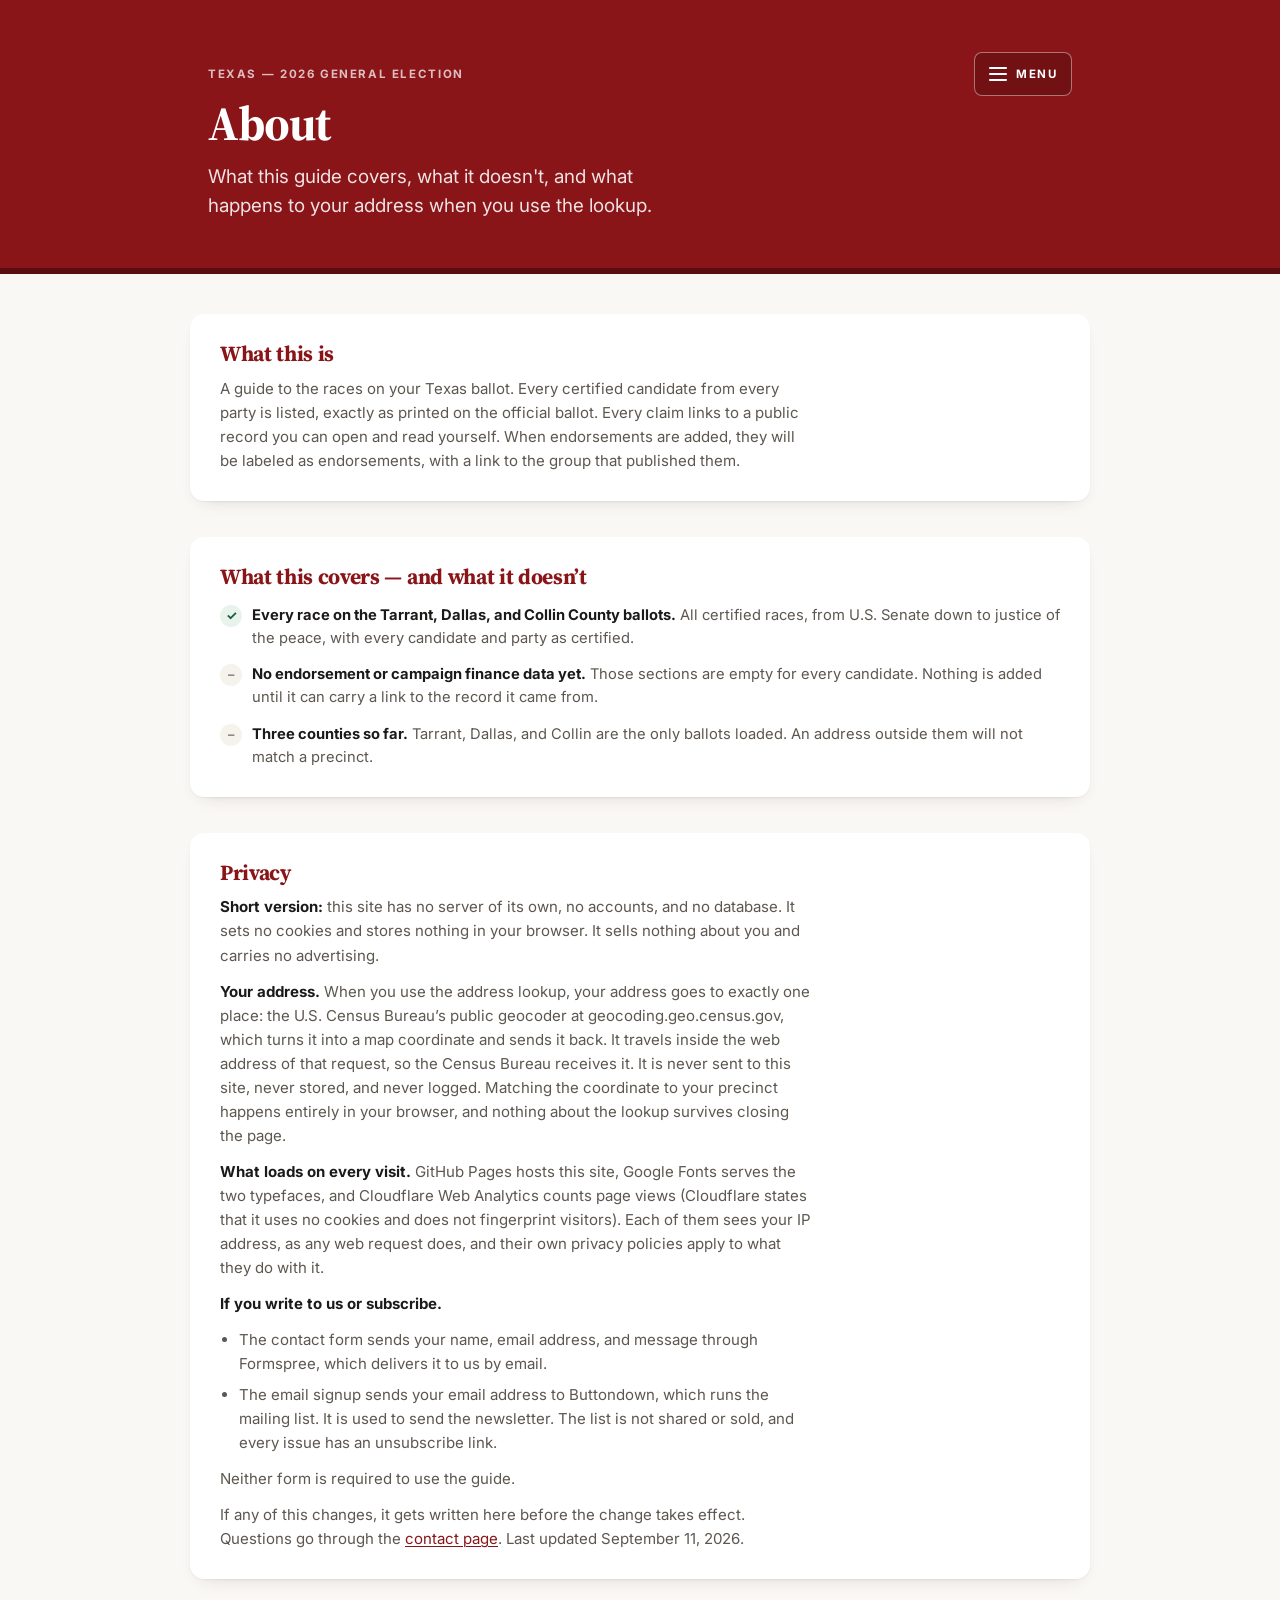
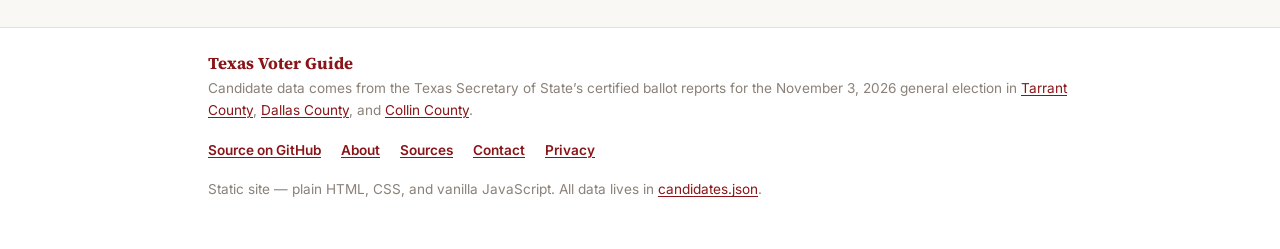
==== commit 4346ba3b: "Move sourcing to its own page, remove the endorsements section, and trim the privacy statement" ====
--- a/about.html
+++ b/about.html
@@ -3,8 +3,8 @@
 <head>
 <meta charset="utf-8">
 <meta name="viewport" content="width=device-width, initial-scale=1">
-<title>About &amp; Sources &mdash; Texas Voter Guide</title>
-<meta name="description" content="Where the Texas Voter Guide's data comes from, what it covers and what it doesn't, where to find endorsements, and how your address is handled.">
+<title>About &mdash; Texas Voter Guide</title>
+<meta name="description" content="What the Texas Voter Guide covers and what it doesn't, and how your address is handled.">
 <meta name="theme-color" content="#8a1518">
 <link rel="icon" href="favicon.svg" type="image/svg+xml">
 <link rel="preconnect" href="https://fonts.googleapis.com">
@@ -28,14 +28,14 @@
     <nav class="site-nav" id="site-nav" aria-label="Site">
       <ul>
         <li><a href="index.html">Guide</a></li>
-        <li><a href="about.html" aria-current="page">About &amp; Sources</a></li>
+        <li><a href="about.html" aria-current="page">About</a></li>
         <li><a href="contact.html">Contact</a></li>
       </ul>
     </nav>
 
-    <h1>About &amp; Sources</h1>
-    <p class="mission">Where the data in this guide comes from, what it covers, and what happens to
-      your address when you use the lookup.</p>
+    <h1>About</h1>
+    <p class="mission">What this guide covers, what it doesn't, and what happens to your address
+      when you use the lookup.</p>
   </div>
 </header>
 
@@ -47,45 +47,6 @@
       listed, exactly as printed on the official ballot. Every claim links to a public record you
       can open and read yourself. When endorsements are added, they will be labeled as
       endorsements, with a link to the group that published them.</p>
-  </section>
-
-  <section class="panel provenance" aria-labelledby="provenance-title">
-    <h2 id="provenance-title">Where this data comes from</h2>
-    <dl class="prov-list">
-      <div class="prov-item">
-        <dt>Candidates and races as certified</dt>
-        <dd>Taken from the Texas Secretary of State&rsquo;s certified ballot reports for the
-          November 3, 2026 general election in Tarrant County, dated September 7, 2026, in
-          Dallas County, dated September 9, 2026, and in Collin County, dated September 10, 2026.
-          Race names, candidate names, and party labels are as printed in those reports.
-          <span class="prov-meta">Open the
-          <a href="sources/ballot-certification-2026-11-03.pdf">Tarrant County PDF</a>, the
-          <a href="sources/ballot-certification-dallas-2026-11-03.pdf">Dallas County PDF</a>, or the
-          <a href="sources/ballot-certification-collin-2026-11-03.pdf">Collin County PDF</a>
-          &mdash; all three are checked into this site under <code>sources/</code>.</span></dd>
-      </div>
-      <div class="prov-item">
-        <dt>1,771 voting precincts</dt>
-        <dd>707 in Tarrant County, 791 in Dallas County, and 273 in Collin County. Precinct
-          boundaries, and the
-          congressional, legislative, SBOE, commissioner, and JP districts attached to each one,
-          come from each county&rsquo;s precinct layer. The address lookup tests your coordinate
-          against these polygons in your own browser, one county&rsquo;s file at a time.
-          <span class="prov-meta">Tarrant &mdash;
-          <a href="https://mapit.tarrantcounty.com/arcgis/rest/services/Dynamic/VotingPrecinct/MapServer">Tarrant
-          County GIS, Voting Precinct service</a>, read here as
-          <a href="data/precincts.geojson">data/precincts.geojson</a>. Dallas &mdash; the
-          <a href="https://services3.arcgis.com/zqe2kwz79KUqUvxC/ArcGIS/rest/services/PRCNT_791_20260729/FeatureServer/7">PRCNT_791
-          precinct layer</a> this file was pulled from, read here as
-          <a href="data/dallas-precincts.geojson">data/dallas-precincts.geojson</a>; its
-          <code>FIRST_DIST*</code> district fields were renamed to match Tarrant&rsquo;s. Collin
-          &mdash; the
-          <a href="https://services1.arcgis.com/fdWXd5OobWR1E3er/arcgis/rest/services/Voting_Precincts/FeatureServer/0">Voting_Precincts
-          layer</a> this file was pulled from, read here as
-          <a href="data/collin-precincts.geojson">data/collin-precincts.geojson</a>; its district
-          fields were renamed the same way, so one lookup can read all three.</span></dd>
-      </div>
-    </dl>
   </section>
 
   <section class="panel scope" aria-labelledby="scope-title">
@@ -100,22 +61,6 @@
       <li class="scope-no"><strong>Three counties so far.</strong> Tarrant, Dallas, and Collin are the
         only ballots loaded. An address outside them will not match a precinct.</li>
     </ul>
-  </section>
-
-  <section class="panel endorsements" aria-labelledby="endorsements-title">
-    <h2 id="endorsements-title">Where to find endorsements</h2>
-    <p class="endorsements-intro">This guide does not carry endorsement data yet &mdash; these
-      organizations publish their own for Tarrant County races. No Dallas or Collin County
-      equivalent is listed here yet.</p>
-    <ul class="endorsement-list">
-      <li>
-        <a href="https://tarrantgop.org" target="_blank" rel="noopener noreferrer">Tarrant County
-          Republican Party</a>
-        <span class="endorsement-host">tarrantgop.org</span>
-      </li>
-    </ul>
-    <p class="endorsements-note">These are independent organizations with no affiliation to this
-      site.</p>
   </section>
 
   <section class="panel about" id="privacy" aria-labelledby="privacy-title">
@@ -146,10 +91,6 @@
     </ul>
     <p>Neither form is required to use the guide.</p>
 
-    <p><strong>What this site never does.</strong> No advertising. No tracking across other sites.
-      No selling or renting anything about you. No account, no login, no profile. Your address is
-      never stored, so it cannot be looked up later, by us or by anyone else.</p>
-
     <p>If any of this changes, it gets written here before the change takes effect. Questions go
       through the <a href="contact.html">contact page</a>. Last updated September 11, 2026.</p>
   </section>
@@ -166,7 +107,8 @@
       <a href="sources/ballot-certification-collin-2026-11-03.pdf">Collin County</a>.</p>
     <ul class="footer-links">
       <li><a href="https://github.com/andrewwimmer/texas-voter-guide">Source on GitHub</a></li>
-      <li><a href="about.html">About &amp; Sources</a></li>
+      <li><a href="about.html">About</a></li>
+      <li><a href="sources.html">Sources</a></li>
       <li><a href="contact.html">Contact</a></li>
       <li><a href="about.html#privacy">Privacy</a></li>
     </ul>
--- a/styles.css
+++ b/styles.css
@@ -1857,9 +1857,12 @@
   .page-contact .section-divider,
   .page-contact .section-divider-note { display: none !important; }
 
-  /* Same for the about page: no ballot, only prose, so give its panels back. */
+  /* Same for the about and sources pages: no ballot, only prose, so give their
+     panels back. */
   .page-about .panel,
-  .page-about .sourcing { display: block !important; }
+  .page-about .sourcing,
+  .page-sources .panel,
+  .page-sources .sourcing { display: block !important; }
 
   .wrap,
   .page {
